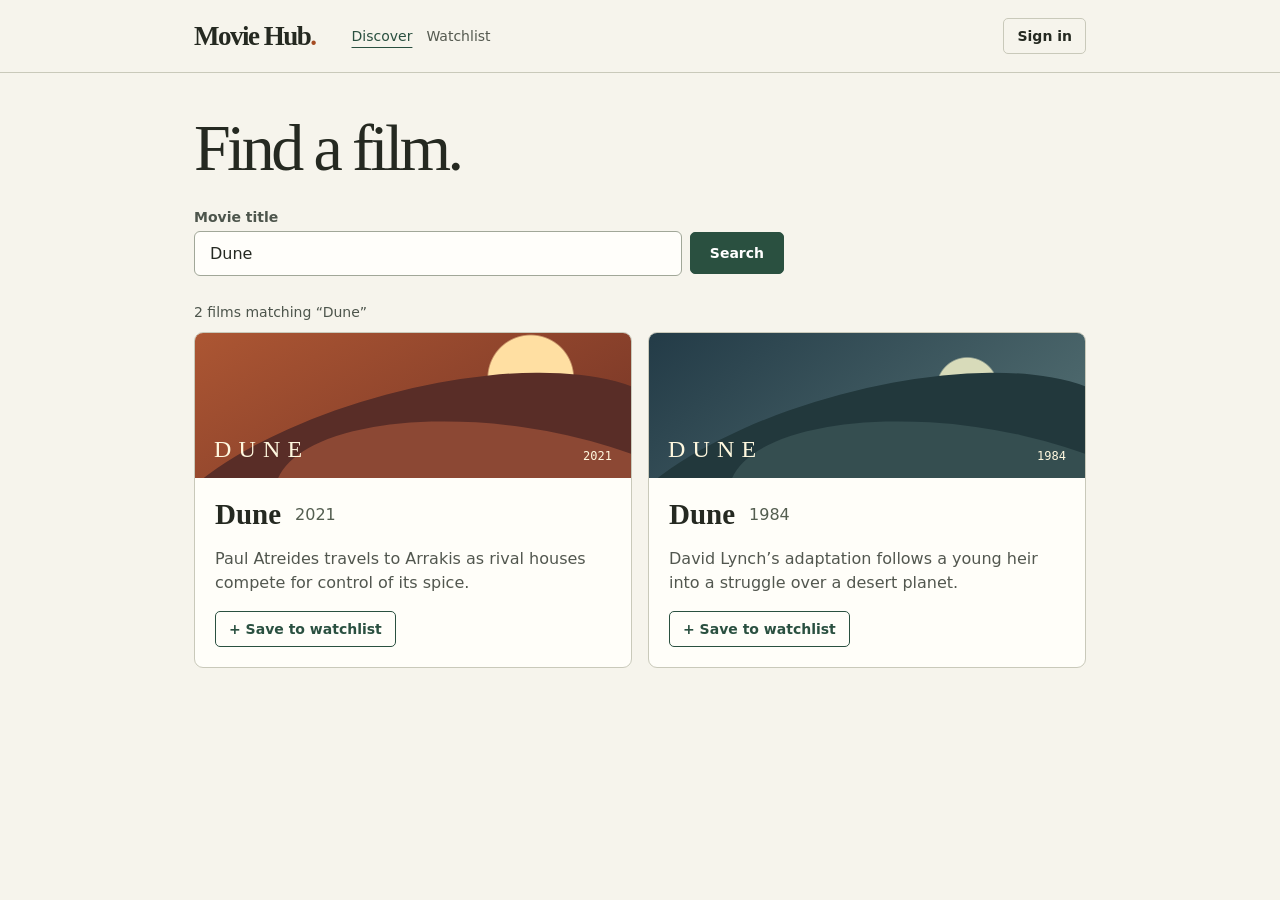
==== Checkpoint One/Screen Design/index.html @ 3528d615 "Added screen mockup" ====
<!doctype html>
<html lang="en"><head>
<meta charset="utf-8"><meta name="viewport" content="width=device-width, initial-scale=1">
<title>Movie Hub · Screen design</title><link rel="stylesheet" href="style.css">
</head><body>
<header><div class="wrap mast"><a class="brand" href="#search">Movie Hub<span>.</span></a>
<nav aria-label="Main navigation"><a href="#search" id="search-link">Discover</a><a href="#watchlist" id="list-link">Watchlist</a></nav>
<button id="account" class="quiet">Sign in</button></div></header>
<main class="wrap">
<section id="discover">
<h1>Find a film.</h1>
<form id="search-form" role="search"><label for="query">Movie title</label><div class="searchbar"><input id="query" type="search" value="Dune" autocomplete="off"><button class="primary">Search</button></div></form>
<p id="result-count" class="count"></p><div id="results" class="cards"></div>
</section>
<section id="library" hidden><h1>Your watchlist.</h1><p id="list-count" class="count"></p><div id="saved" class="cards"></div></section>
<p role="status" id="notice"></p>
</main>
<dialog id="login"><form method="dialog"><button class="close" aria-label="Close sign-in">×</button></form><h2>Sign in to Movie Hub</h2>
<p>Try the watchlist with a demo account. Your selections last until you reload this page.</p><button class="primary" id="continue">Continue as demo viewer</button></dialog>
<template id="movie"><article><div class="poster" aria-hidden="true"><span>DUNE</span><small></small></div><div class="body"><div class="film-title"><h2>Dune</h2><span class="year"></span></div><p class="summary"></p><div class="actions"></div></div></article></template>
<script src="mockup.js"></script></body></html>
---- Checkpoint One/Screen Design/style.css ----
:root{font-family:system-ui,sans-serif;color:#252921;background:#f6f4ec;--ink:#252921;--line:#c9c9ba;--green:#2a5040}
*{box-sizing:border-box}body{margin:0}.wrap{max-width:940px;margin:auto;padding-inline:24px}header{border-bottom:1px solid var(--line)}.mast,nav,.actions,.film-title,.searchbar{display:flex;align-items:center;gap:14px}.mast{min-height:72px;gap:36px}.brand,h1,h2{font-family:Georgia,serif}.brand{font-weight:bold;font-size:27px;color:var(--ink);letter-spacing:-1.5px}.brand span{color:#a54c23}a{text-decoration:none}nav a{color:#555a50;font-size:14px}nav a[aria-current=page]{color:var(--green);text-decoration:underline;text-underline-offset:6px}.mast button{margin-left:auto}
main{padding-block:40px}h1{font-size:clamp(40px,7vw,66px);line-height:1.06;font-weight:500;letter-spacing:-.055em;margin:0 0 26px}label,.count{font-size:14px;color:#4d554c}label{display:block;margin-bottom:6px;font-weight:650}.searchbar{gap:8px;max-width:590px}.searchbar input{flex:1;min-width:0;padding:12px 15px;border:1px solid #a1a798;border-radius:6px;background:#fffefa;color:var(--ink);font:inherit}
button{cursor:pointer;border-radius:5px;border:1px solid var(--line);padding:9px 13px;background:transparent;color:var(--ink);font:600 14px system-ui}.primary{background:var(--green);color:white;border-color:var(--green);padding:12px 19px}button:hover{filter:brightness(.92)}:focus-visible{outline:3px solid #b65926;outline-offset:3px}.count{margin:28px 0 12px}.cards{display:grid;grid-template-columns:1fr 1fr;gap:16px}article{display:grid;grid-template-rows:auto 1fr;border:1px solid var(--line);border-radius:9px;overflow:hidden;background:#fffef9}
.poster{position:relative;height:145px;overflow:hidden;isolation:isolate;display:flex;align-items:flex-end;justify-content:space-between;padding:15px 19px;color:#fff8df;background:radial-gradient(circle at 77% 31%,#ffdfa2 0 12%,transparent 12.5%),linear-gradient(150deg,#ac5633,#743426)}
.poster::before,.poster::after{content:"";position:absolute;inset:40% -12% -85%;border-radius:50%;transform:rotate(-15deg);background:#592d27;z-index:-1}.poster::after{inset:64% -26% -95% 18%;background:#8c4834;transform:rotate(8deg)}.poster.classic{background:radial-gradient(circle at 73% 38%,#d8dbba 0 9%,transparent 9.5%),linear-gradient(140deg,#233b47,#557174)}.classic::before{background:#22383c}.classic::after{background:#354e50}.poster span{font:24px Georgia,serif;letter-spacing:.3em}.poster small{font:12px monospace}
.body{padding:20px;display:flex;flex-direction:column}.film-title h2{font-size:29px;margin:0}.year{font-variant-numeric:tabular-nums;color:#545e50}.summary,dialog p{line-height:1.5;color:#52574f}.actions{margin-top:auto;flex-wrap:wrap}.actions button:first-child{border-color:var(--green);color:var(--green)}#notice{min-height:1.5em;color:var(--green)}dialog{max-width:min(390px,92vw);border:1px solid var(--line);border-radius:10px;padding:28px;background:#fffef9;color:var(--ink)}dialog::backdrop{background:#17231cc0}dialog h2{margin-top:0}.close{float:right;border:0;font-size:20px;padding:0 5px}
@media(max-width:620px){.wrap{padding-inline:16px}.mast{gap:14px}.brand{font-size:23px}nav{gap:10px}.cards{grid-template-columns:1fr}.poster{height:110px}main{padding-block:28px}}
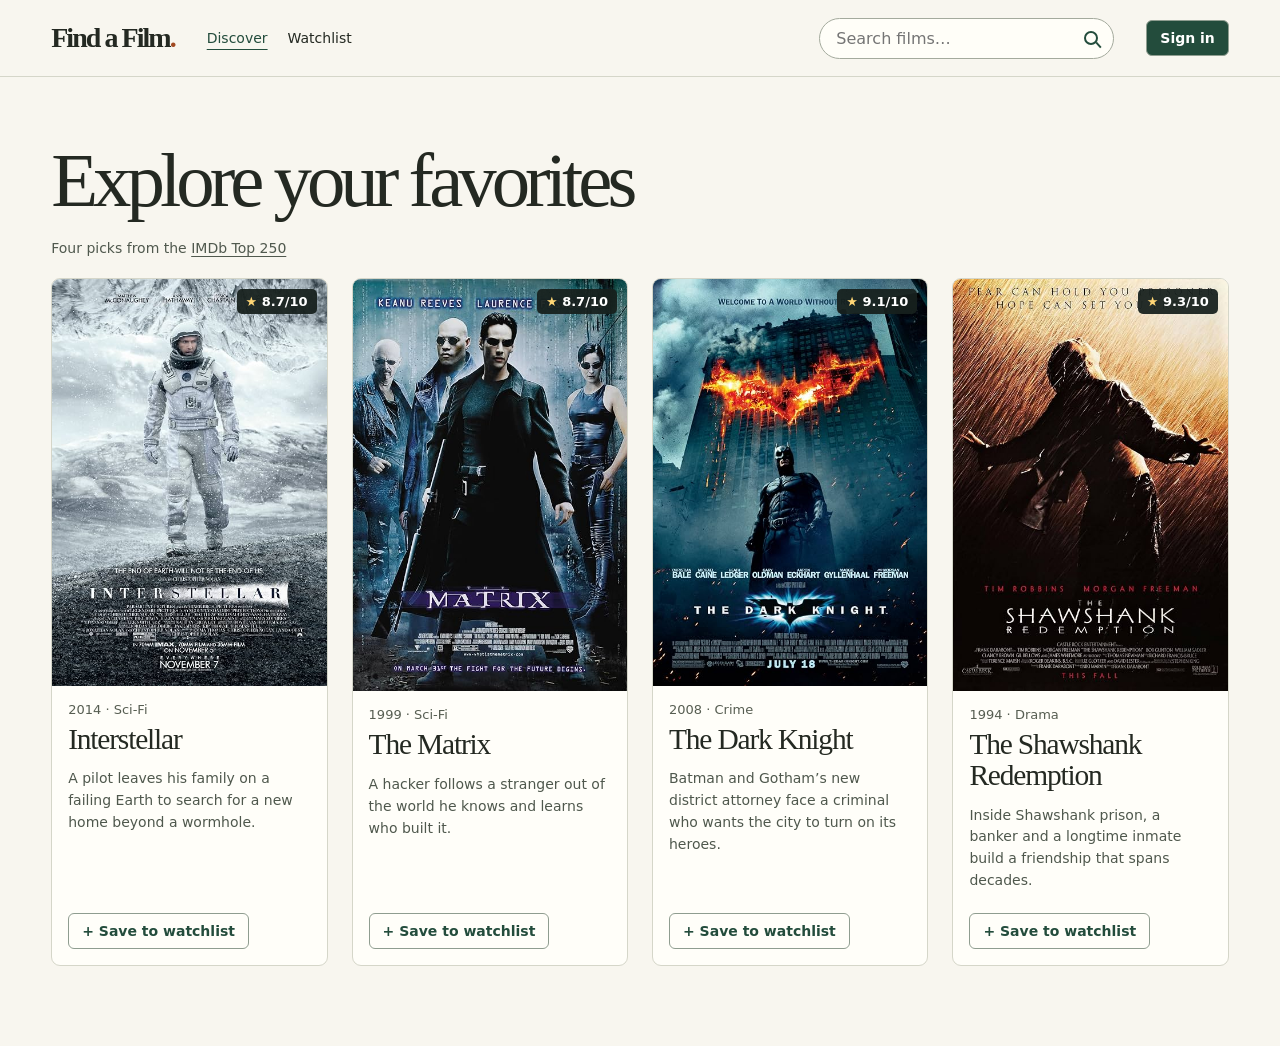
==== commit f99f12b8: "Updated movie cards and search" ====
--- a/Checkpoint One/Screen Design/index.html
+++ b/Checkpoint One/Screen Design/index.html
@@ -1,21 +1,47 @@
 <!doctype html>
-<html lang="en"><head>
-<meta charset="utf-8"><meta name="viewport" content="width=device-width, initial-scale=1">
-<title>Movie Hub · Screen design</title><link rel="stylesheet" href="style.css">
-</head><body>
-<header><div class="wrap mast"><a class="brand" href="#search">Movie Hub<span>.</span></a>
-<nav aria-label="Main navigation"><a href="#search" id="search-link">Discover</a><a href="#watchlist" id="list-link">Watchlist</a></nav>
-<button id="account" class="quiet">Sign in</button></div></header>
-<main class="wrap">
-<section id="discover">
-<h1>Find a film.</h1>
-<form id="search-form" role="search"><label for="query">Movie title</label><div class="searchbar"><input id="query" type="search" value="Dune" autocomplete="off"><button class="primary">Search</button></div></form>
-<p id="result-count" class="count"></p><div id="results" class="cards"></div>
-</section>
-<section id="library" hidden><h1>Your watchlist.</h1><p id="list-count" class="count"></p><div id="saved" class="cards"></div></section>
-<p role="status" id="notice"></p>
-</main>
-<dialog id="login"><form method="dialog"><button class="close" aria-label="Close sign-in">×</button></form><h2>Sign in to Movie Hub</h2>
-<p>Try the watchlist with a demo account. Your selections last until you reload this page.</p><button class="primary" id="continue">Continue as demo viewer</button></dialog>
-<template id="movie"><article><div class="poster" aria-hidden="true"><span>DUNE</span><small></small></div><div class="body"><div class="film-title"><h2>Dune</h2><span class="year"></span></div><p class="summary"></p><div class="actions"></div></div></article></template>
-<script src="mockup.js"></script></body></html>
+<html lang="en">
+<head>
+  <meta charset="utf-8">
+  <meta name="viewport" content="width=device-width, initial-scale=1">
+  <title>Find a Film · Discover</title>
+  <link rel="stylesheet" href="style.css">
+</head>
+<body>
+  <header><div class="wrap mast">
+    <a class="brand" href="#search">Find a Film<span>.</span></a>
+    <nav aria-label="Main navigation">
+      <a href="#search" id="search-link">Discover</a>
+      <a href="#watchlist" id="list-link">Watchlist</a>
+    </nav>
+    <form id="search-form" role="search">
+      <input id="query" type="search" aria-label="Movie title or release year" placeholder="Search films…" autocomplete="off">
+      <button class="search-button" aria-label="Search films"><span aria-hidden="true"></span></button>
+    </form>
+    <button id="account">Sign in</button>
+  </div></header>
+  <main class="wrap">
+    <section id="discover">
+      <h1>Explore your favorites</h1>
+      <p id="result-count" class="count" aria-live="polite"></p>
+      <div id="results" class="cards"></div>
+    </section>
+    <section id="library" hidden>
+      <h1>Your watchlist</h1><p id="list-count" class="count"></p><div id="saved" class="cards"></div>
+    </section>
+    <p role="status" id="notice"></p>
+  </main>
+  <dialog id="login" aria-labelledby="login-title">
+    <form method="dialog"><button class="close" aria-label="Close sign-in">×</button></form>
+    <h2 id="login-title">Sign in to Find a Film</h2>
+    <p>Try the watchlist with a demo account. Your selections last until you reload this page.</p>
+    <button class="primary" id="continue">Continue as demo viewer</button>
+  </dialog>
+  <template id="movie">
+    <article>
+      <div class="poster"><img alt=""><a class="rating" target="_blank" rel="noreferrer"></a></div>
+      <div class="body"><p class="metadata"></p><h2></h2><p class="summary"></p><div class="actions"></div></div>
+    </article>
+  </template>
+  <script src="mockup.js"></script>
+</body>
+</html>
--- a/Checkpoint One/Screen Design/style.css
+++ b/Checkpoint One/Screen Design/style.css
@@ -1,8 +1,59 @@
-:root{font-family:system-ui,sans-serif;color:#252921;background:#f6f4ec;--ink:#252921;--line:#c9c9ba;--green:#2a5040}
-*{box-sizing:border-box}body{margin:0}.wrap{max-width:940px;margin:auto;padding-inline:24px}header{border-bottom:1px solid var(--line)}.mast,nav,.actions,.film-title,.searchbar{display:flex;align-items:center;gap:14px}.mast{min-height:72px;gap:36px}.brand,h1,h2{font-family:Georgia,serif}.brand{font-weight:bold;font-size:27px;color:var(--ink);letter-spacing:-1.5px}.brand span{color:#a54c23}a{text-decoration:none}nav a{color:#555a50;font-size:14px}nav a[aria-current=page]{color:var(--green);text-decoration:underline;text-underline-offset:6px}.mast button{margin-left:auto}
-main{padding-block:40px}h1{font-size:clamp(40px,7vw,66px);line-height:1.06;font-weight:500;letter-spacing:-.055em;margin:0 0 26px}label,.count{font-size:14px;color:#4d554c}label{display:block;margin-bottom:6px;font-weight:650}.searchbar{gap:8px;max-width:590px}.searchbar input{flex:1;min-width:0;padding:12px 15px;border:1px solid #a1a798;border-radius:6px;background:#fffefa;color:var(--ink);font:inherit}
-button{cursor:pointer;border-radius:5px;border:1px solid var(--line);padding:9px 13px;background:transparent;color:var(--ink);font:600 14px system-ui}.primary{background:var(--green);color:white;border-color:var(--green);padding:12px 19px}button:hover{filter:brightness(.92)}:focus-visible{outline:3px solid #b65926;outline-offset:3px}.count{margin:28px 0 12px}.cards{display:grid;grid-template-columns:1fr 1fr;gap:16px}article{display:grid;grid-template-rows:auto 1fr;border:1px solid var(--line);border-radius:9px;overflow:hidden;background:#fffef9}
-.poster{position:relative;height:145px;overflow:hidden;isolation:isolate;display:flex;align-items:flex-end;justify-content:space-between;padding:15px 19px;color:#fff8df;background:radial-gradient(circle at 77% 31%,#ffdfa2 0 12%,transparent 12.5%),linear-gradient(150deg,#ac5633,#743426)}
-.poster::before,.poster::after{content:"";position:absolute;inset:40% -12% -85%;border-radius:50%;transform:rotate(-15deg);background:#592d27;z-index:-1}.poster::after{inset:64% -26% -95% 18%;background:#8c4834;transform:rotate(8deg)}.poster.classic{background:radial-gradient(circle at 73% 38%,#d8dbba 0 9%,transparent 9.5%),linear-gradient(140deg,#233b47,#557174)}.classic::before{background:#22383c}.classic::after{background:#354e50}.poster span{font:24px Georgia,serif;letter-spacing:.3em}.poster small{font:12px monospace}
-.body{padding:20px;display:flex;flex-direction:column}.film-title h2{font-size:29px;margin:0}.year{font-variant-numeric:tabular-nums;color:#545e50}.summary,dialog p{line-height:1.5;color:#52574f}.actions{margin-top:auto;flex-wrap:wrap}.actions button:first-child{border-color:var(--green);color:var(--green)}#notice{min-height:1.5em;color:var(--green)}dialog{max-width:min(390px,92vw);border:1px solid var(--line);border-radius:10px;padding:28px;background:#fffef9;color:var(--ink)}dialog::backdrop{background:#17231cc0}dialog h2{margin-top:0}.close{float:right;border:0;font-size:20px;padding:0 5px}
-@media(max-width:620px){.wrap{padding-inline:16px}.mast{gap:14px}.brand{font-size:23px}nav{gap:10px}.cards{grid-template-columns:1fr}.poster{height:110px}main{padding-block:28px}}
+:root {
+  color-scheme: light;
+  --paper: #f8f6ef;
+  --ink: #242922;
+  --green: #234c3c;
+  --line: #d5d6c9;
+  font-family: "DM Sans", system-ui, sans-serif;
+  background: var(--paper);
+  color: var(--ink);
+}
+* { box-sizing: border-box; }
+body { margin: 0; }
+.wrap { max-width: 1280px; margin: auto; padding-inline: clamp(16px, 4vw, 56px); }
+header { border-bottom: 1px solid var(--line); }
+.mast, nav, .actions { display: flex; align-items: center; gap: 20px; }
+.mast { min-height: 76px; gap: clamp(12px, 2.5vw, 32px); }
+a { color: inherit; }
+.brand, h1, h2 { font-family: "DM Serif Text", Georgia, serif; }
+.brand { font-weight: bold; font-size: 28px; letter-spacing: -.07em; text-decoration: none; white-space: nowrap; }
+.brand span { color: #a14921; }
+nav a { text-decoration: none; font-size: 14px; }
+nav a[aria-current=page] { color: var(--green); text-decoration: underline; text-underline-offset: 6px; }
+#search-form { margin-left: auto; display: flex; align-items: center; width: min(25vw, 295px); border: 1px solid #a4aa9d; border-radius: 24px; background: #fffef8; }
+input { width: 100%; min-width: 0; background: transparent; border: 0; border-radius: 24px; padding: 10px 0 10px 16px; color: var(--ink); font: inherit; }
+button { cursor: pointer; padding: 9px 13px; color: var(--green); background: transparent; border: 1px solid #8f9d90; border-radius: 6px; font: 600 14px system-ui; }
+#account, .primary { background: var(--green); color: white; white-space: nowrap; }
+.search-button { border: 0; display: grid; place-items: center; padding: 12px 15px; }
+.search-button span { width: 14px; height: 14px; border: 2px solid; border-radius: 50%; position: relative; }
+.search-button span::after { content: ""; position: absolute; width: 7px; height: 2px; right: -6px; bottom: -3px; transform: rotate(48deg); background: currentColor; }
+:focus-visible { outline: 3px solid #ad5529; outline-offset: 2px; }
+main { padding-block: clamp(32px, 5vw, 66px); }
+h1 { font-weight: 500; font-size: clamp(42px, 6vw, 78px); letter-spacing: -.065em; line-height: 1.03; margin: 0 0 20px; }
+.count { color: #50594e; font-size: 14px; margin: 0 0 22px; }
+.count a { text-underline-offset: 3px; }
+.cards { display: grid; grid-template-columns: repeat(4, minmax(0, 1fr)); gap: clamp(12px, 2vw, 24px); }
+article { display: flex; flex-direction: column; border: 1px solid var(--line); border-radius: 9px; overflow: hidden; background: #fffef9; }
+.poster { aspect-ratio: 2 / 3; position: relative; background: #31473d; }
+.poster img { display: block; width: 100%; height: 100%; object-fit: cover; }
+.rating { position: absolute; top: 10px; right: 10px; padding: 5px 9px; border-radius: 5px; background: #17211def; color: white; font: 600 13px system-ui; text-decoration: none; }
+.rating::before { content: "★ "; color: #ffd675; }
+.body { height: 100%; display: flex; flex-direction: column; padding: 16px; }
+.metadata { color: #575e52; margin: 0 0 7px; font-size: 13px; }
+h2 { margin: 0; font-size: clamp(22px, 2.3vw, 32px); line-height: 1.05; font-weight: 500; letter-spacing: -.04em; }
+.summary, dialog p { font-size: 14px; line-height: 1.55; color: #4f584d; }
+.actions { margin-top: auto; padding-top: 8px; flex-wrap: wrap; gap: 6px; }
+.actions button:hover, .actions button:disabled { background: #eaf0e8; }
+#notice { color: var(--green); }
+dialog { max-width: min(390px, 92vw); border: 1px solid var(--line); border-radius: 10px; padding: 28px; background: #fffef9; }
+dialog::backdrop { background: #17231cc0; }
+.close { float: right; border: 0; font-size: 20px; padding: 0 4px; }
+@media (max-width: 850px) { .cards { grid-template-columns: repeat(2, minmax(0, 1fr)); } }
+@media (max-width: 650px) {
+  .mast { flex-wrap: wrap; padding-block: 12px; gap: 12px; }
+  .brand { font-size: 24px; }
+  nav { gap: 12px; }
+  #account { margin-left: auto; }
+  #search-form { width: 100%; order: 1; }
+}
+@media (max-width: 500px) { .cards { grid-template-columns: 1fr; } }
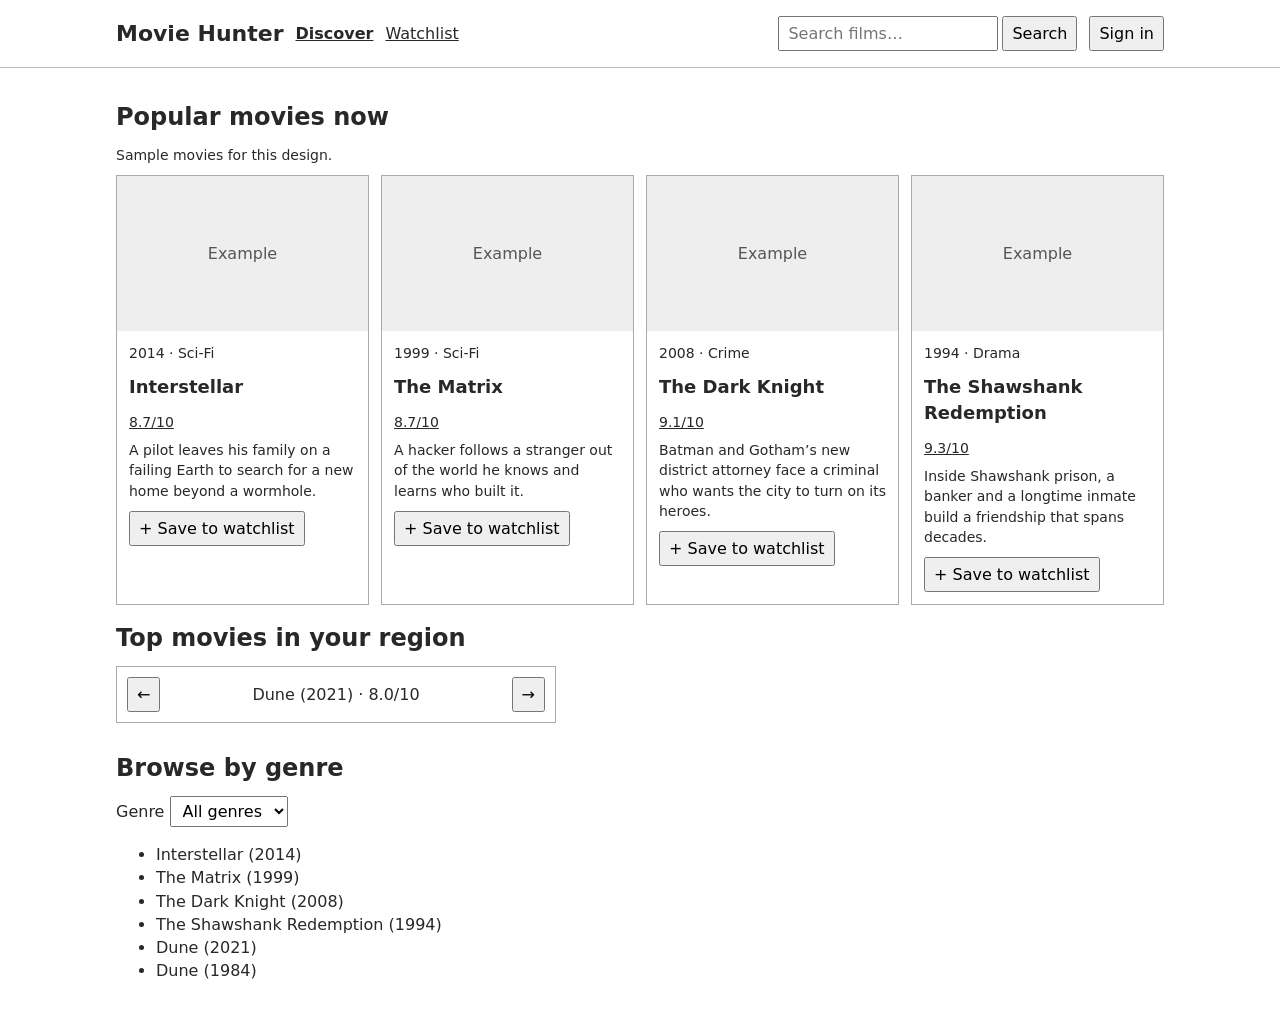
==== commit 2d5302f6: "Simplified screen design" ====
--- a/Checkpoint One/Screen Design/index.html
+++ b/Checkpoint One/Screen Design/index.html
@@ -3,27 +3,45 @@
 <head>
   <meta charset="utf-8">
   <meta name="viewport" content="width=device-width, initial-scale=1">
-  <title>Find a Film · Discover</title>
+  <title>Movie Hunter · Discover</title>
   <link rel="stylesheet" href="style.css">
 </head>
 <body>
   <header><div class="wrap mast">
-    <a class="brand" href="#search">Find a Film<span>.</span></a>
+    <a class="brand" href="#search">Movie Hunter</a>
     <nav aria-label="Main navigation">
       <a href="#search" id="search-link">Discover</a>
       <a href="#watchlist" id="list-link">Watchlist</a>
     </nav>
     <form id="search-form" role="search">
       <input id="query" type="search" aria-label="Movie title or release year" placeholder="Search films…" autocomplete="off">
-      <button class="search-button" aria-label="Search films"><span aria-hidden="true"></span></button>
+      <button>Search</button>
     </form>
     <button id="account">Sign in</button>
   </div></header>
   <main class="wrap">
     <section id="discover">
-      <h1>Explore your favorites</h1>
+      <h1 id="heading">Popular movies now</h1>
       <p id="result-count" class="count" aria-live="polite"></p>
       <div id="results" class="cards"></div>
+      <div id="browse">
+        <section>
+          <h2>Top movies in your region</h2>
+          <div class="carousel">
+            <button id="previous" aria-label="Previous regional movie">←</button>
+            <p id="regional-film" aria-live="polite"></p>
+            <button id="next" aria-label="Next regional movie">→</button>
+          </div>
+        </section>
+        <section>
+          <h2>Browse by genre</h2>
+          <label for="genre">Genre</label>
+          <select id="genre">
+            <option>All genres</option><option>Sci-Fi</option><option>Drama</option><option>Crime</option>
+          </select>
+          <ul id="genre-films"></ul>
+        </section>
+      </div>
     </section>
     <section id="library" hidden>
       <h1>Your watchlist</h1><p id="list-count" class="count"></p><div id="saved" class="cards"></div>
@@ -32,14 +50,14 @@
   </main>
   <dialog id="login" aria-labelledby="login-title">
     <form method="dialog"><button class="close" aria-label="Close sign-in">×</button></form>
-    <h2 id="login-title">Sign in to Find a Film</h2>
+    <h2 id="login-title">Sign in to Movie Hunter</h2>
     <p>Try the watchlist with a demo account. Your selections last until you reload this page.</p>
     <button class="primary" id="continue">Continue as demo viewer</button>
   </dialog>
   <template id="movie">
     <article>
-      <div class="poster"><img alt=""><a class="rating" target="_blank" rel="noreferrer"></a></div>
-      <div class="body"><p class="metadata"></p><h2></h2><p class="summary"></p><div class="actions"></div></div>
+      <div class="poster" aria-hidden="true">Example</div>
+      <div class="body"><p class="metadata"></p><h2></h2><a class="rating" target="_blank" rel="noreferrer"></a><p class="summary"></p><div class="actions"></div></div>
     </article>
   </template>
   <script src="mockup.js"></script>
--- a/Checkpoint One/Screen Design/style.css
+++ b/Checkpoint One/Screen Design/style.css
@@ -1,59 +1,29 @@
-:root {
-  color-scheme: light;
-  --paper: #f8f6ef;
-  --ink: #242922;
-  --green: #234c3c;
-  --line: #d5d6c9;
-  font-family: "DM Sans", system-ui, sans-serif;
-  background: var(--paper);
-  color: var(--ink);
-}
 * { box-sizing: border-box; }
-body { margin: 0; }
-.wrap { max-width: 1280px; margin: auto; padding-inline: clamp(16px, 4vw, 56px); }
-header { border-bottom: 1px solid var(--line); }
-.mast, nav, .actions { display: flex; align-items: center; gap: 20px; }
-.mast { min-height: 76px; gap: clamp(12px, 2.5vw, 32px); }
+body { margin: 0; font: 16px/1.45 system-ui, sans-serif; color: #282828; }
+header { border-bottom: 1px solid #bbb; }
+.wrap { max-width: 1080px; margin: auto; padding: 16px; }
+.mast, nav, .actions, .carousel { display: flex; align-items: center; gap: 12px; flex-wrap: wrap; }
+.brand { font-size: 22px; font-weight: bold; text-decoration: none; }
 a { color: inherit; }
-.brand, h1, h2 { font-family: "DM Serif Text", Georgia, serif; }
-.brand { font-weight: bold; font-size: 28px; letter-spacing: -.07em; text-decoration: none; white-space: nowrap; }
-.brand span { color: #a14921; }
-nav a { text-decoration: none; font-size: 14px; }
-nav a[aria-current=page] { color: var(--green); text-decoration: underline; text-underline-offset: 6px; }
-#search-form { margin-left: auto; display: flex; align-items: center; width: min(25vw, 295px); border: 1px solid #a4aa9d; border-radius: 24px; background: #fffef8; }
-input { width: 100%; min-width: 0; background: transparent; border: 0; border-radius: 24px; padding: 10px 0 10px 16px; color: var(--ink); font: inherit; }
-button { cursor: pointer; padding: 9px 13px; color: var(--green); background: transparent; border: 1px solid #8f9d90; border-radius: 6px; font: 600 14px system-ui; }
-#account, .primary { background: var(--green); color: white; white-space: nowrap; }
-.search-button { border: 0; display: grid; place-items: center; padding: 12px 15px; }
-.search-button span { width: 14px; height: 14px; border: 2px solid; border-radius: 50%; position: relative; }
-.search-button span::after { content: ""; position: absolute; width: 7px; height: 2px; right: -6px; bottom: -3px; transform: rotate(48deg); background: currentColor; }
-:focus-visible { outline: 3px solid #ad5529; outline-offset: 2px; }
-main { padding-block: clamp(32px, 5vw, 66px); }
-h1 { font-weight: 500; font-size: clamp(42px, 6vw, 78px); letter-spacing: -.065em; line-height: 1.03; margin: 0 0 20px; }
-.count { color: #50594e; font-size: 14px; margin: 0 0 22px; }
-.count a { text-underline-offset: 3px; }
-.cards { display: grid; grid-template-columns: repeat(4, minmax(0, 1fr)); gap: clamp(12px, 2vw, 24px); }
-article { display: flex; flex-direction: column; border: 1px solid var(--line); border-radius: 9px; overflow: hidden; background: #fffef9; }
-.poster { aspect-ratio: 2 / 3; position: relative; background: #31473d; }
-.poster img { display: block; width: 100%; height: 100%; object-fit: cover; }
-.rating { position: absolute; top: 10px; right: 10px; padding: 5px 9px; border-radius: 5px; background: #17211def; color: white; font: 600 13px system-ui; text-decoration: none; }
-.rating::before { content: "★ "; color: #ffd675; }
-.body { height: 100%; display: flex; flex-direction: column; padding: 16px; }
-.metadata { color: #575e52; margin: 0 0 7px; font-size: 13px; }
-h2 { margin: 0; font-size: clamp(22px, 2.3vw, 32px); line-height: 1.05; font-weight: 500; letter-spacing: -.04em; }
-.summary, dialog p { font-size: 14px; line-height: 1.55; color: #4f584d; }
-.actions { margin-top: auto; padding-top: 8px; flex-wrap: wrap; gap: 6px; }
-.actions button:hover, .actions button:disabled { background: #eaf0e8; }
-#notice { color: var(--green); }
-dialog { max-width: min(390px, 92vw); border: 1px solid var(--line); border-radius: 10px; padding: 28px; background: #fffef9; }
-dialog::backdrop { background: #17231cc0; }
-.close { float: right; border: 0; font-size: 20px; padding: 0 4px; }
-@media (max-width: 850px) { .cards { grid-template-columns: repeat(2, minmax(0, 1fr)); } }
-@media (max-width: 650px) {
-  .mast { flex-wrap: wrap; padding-block: 12px; gap: 12px; }
-  .brand { font-size: 24px; }
-  nav { gap: 12px; }
+nav a[aria-current="page"] { font-weight: bold; }
+#search-form { display: flex; margin-left: auto; gap: 4px; }
+button, input, select { font: inherit; padding: 4px 8px; }
+button { cursor: pointer; }
+h1, h2, p { margin: 0 0 10px; }
+main section { margin-block: 16px 28px; }
+.cards { display: grid; grid-template-columns: repeat(auto-fit, minmax(min(200px, 100%), 1fr)); gap: 12px; }
+article { border: 1px solid #aaa; max-width: 320px; }
+.poster { height: 155px; display: grid; place-items: center; color: #555; background: #eee; }
+.body { padding: 12px; }
+.body h2 { font-size: 18px; }
+.body p, .rating, .count { font-size: 14px; }
+.rating { display: inline-block; margin-bottom: 8px; }
+.carousel { max-width: 440px; justify-content: space-between; border: 1px solid #aaa; padding: 10px; }
+.carousel p { margin: 0; text-align: center; flex: 1; }
+dialog { max-width: min(360px, 90vw); }
+.close { float: right; }
+@media (max-width: 680px) {
   #account { margin-left: auto; }
   #search-form { width: 100%; order: 1; }
+  #query { min-width: 0; flex: 1; }
 }
-@media (max-width: 500px) { .cards { grid-template-columns: 1fr; } }
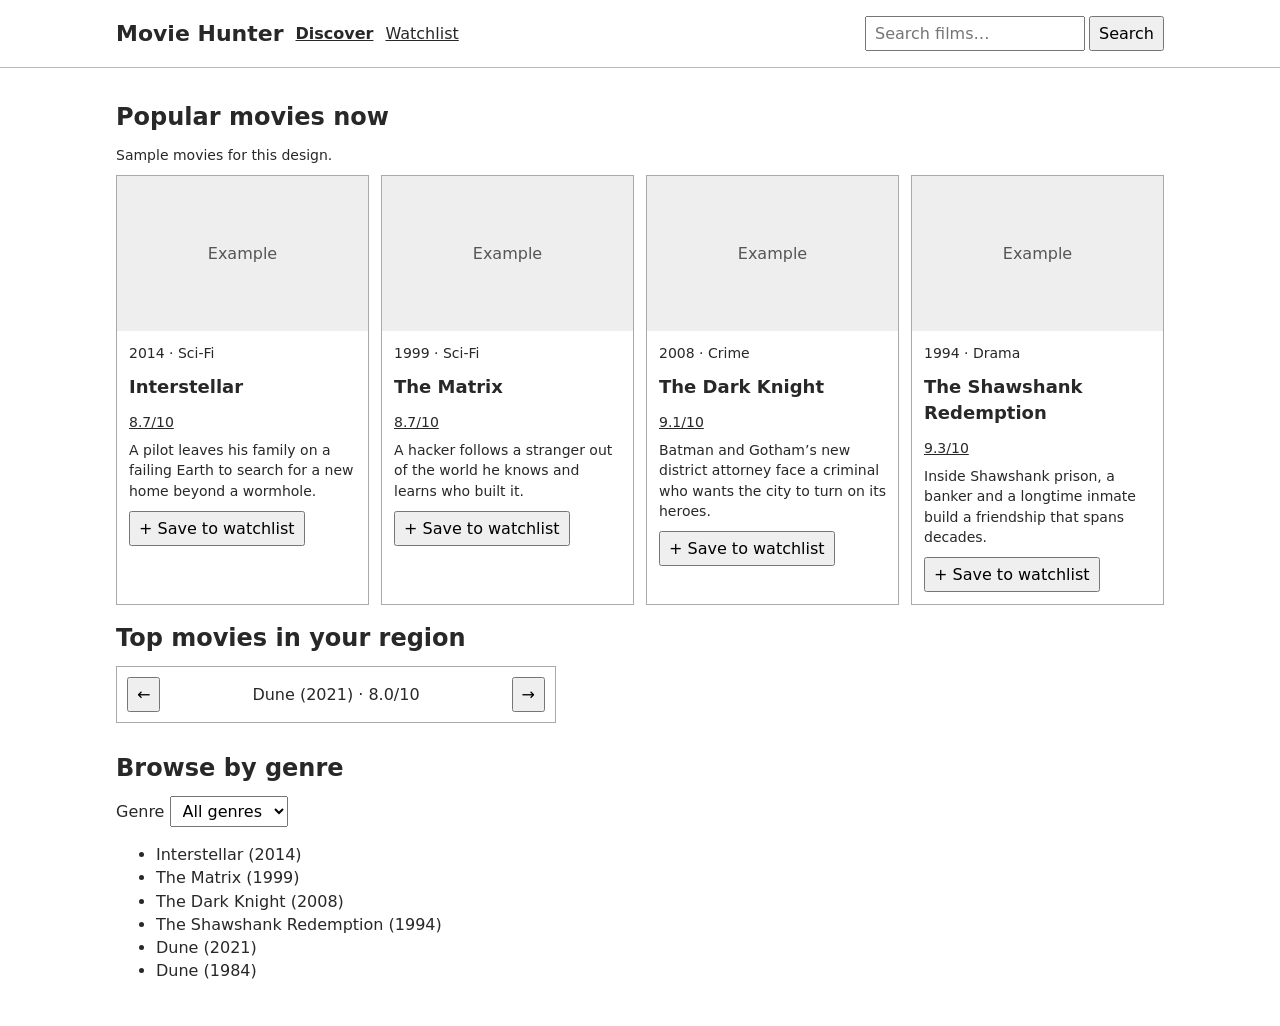
==== commit dca31fa3: "Removed sign-in button" ====
--- a/Checkpoint One/Screen Design/index.html
+++ b/Checkpoint One/Screen Design/index.html
@@ -17,7 +17,6 @@
       <input id="query" type="search" aria-label="Movie title or release year" placeholder="Search films…" autocomplete="off">
       <button>Search</button>
     </form>
-    <button id="account">Sign in</button>
   </div></header>
   <main class="wrap">
     <section id="discover">
--- a/Checkpoint One/Screen Design/style.css
+++ b/Checkpoint One/Screen Design/style.css
@@ -23,7 +23,6 @@
 dialog { max-width: min(360px, 90vw); }
 .close { float: right; }
 @media (max-width: 680px) {
-  #account { margin-left: auto; }
   #search-form { width: 100%; order: 1; }
   #query { min-width: 0; flex: 1; }
 }
